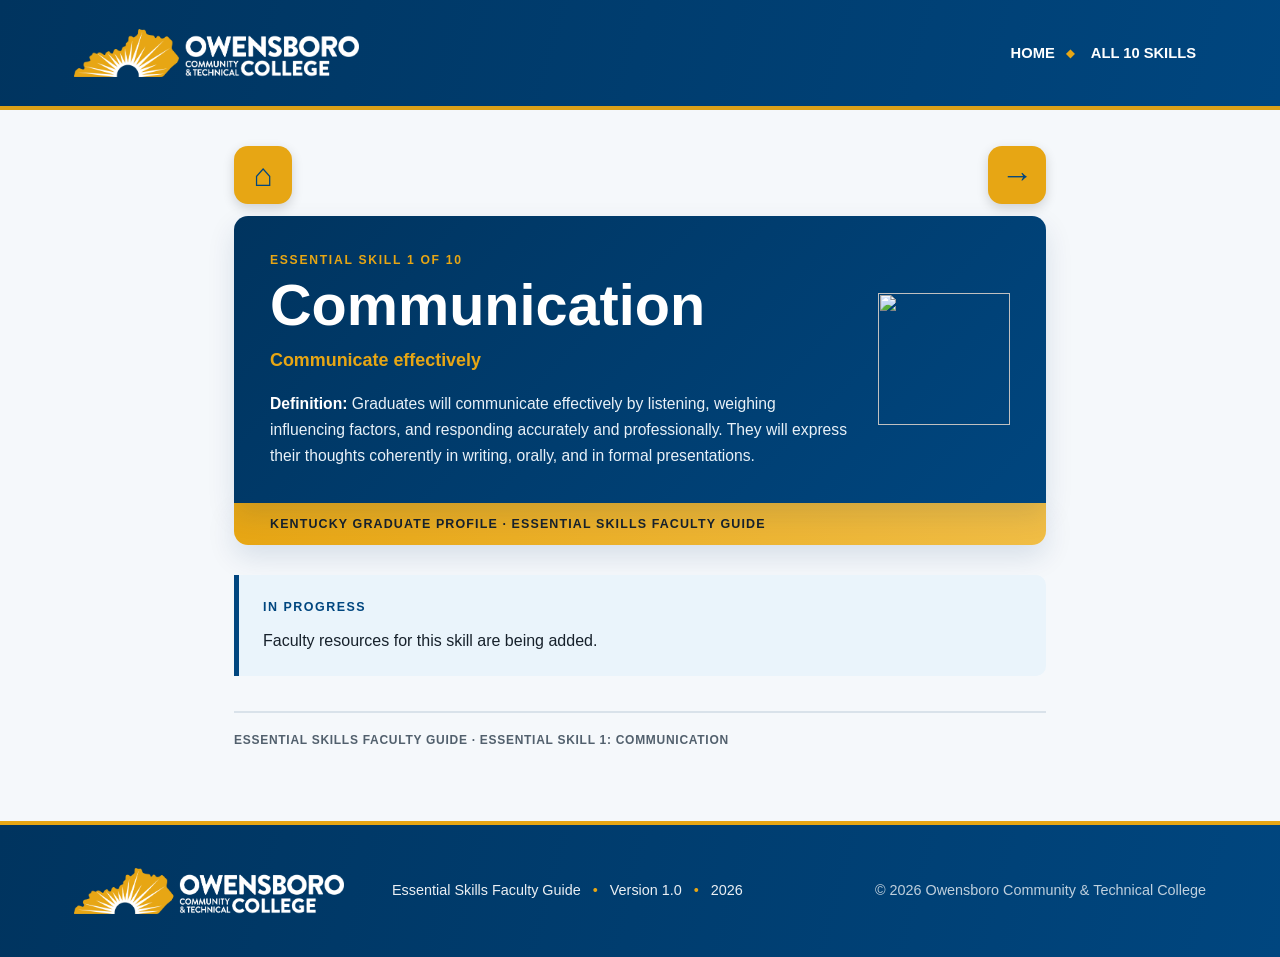
==== pages/skill-01.html @ edf8102a "Rename skill-01.html to pages/skill-01.html" ====
<!DOCTYPE html>
<html lang="en">
<head>
  <meta charset="UTF-8">
  <meta name="viewport" content="width=device-width, initial-scale=1.0">
  <title>Essential Skill 1: Communication – Essential Skills Faculty Guide</title>
  <link rel="stylesheet" href="../css/styles.css?v=2">
</head>
<body>
  <a class="skip-link" href="#main">Skip to main content</a>
  <header class="site-header">
    <div class="nav-shell">
      <a class="logo-link" href="../index.html" aria-label="Essential Skills Faculty Guide home">
        <img src="../images/Owensboro_horiz_RGBrev.png" alt="Owensboro Community and Technical College">
      </a>
      <nav class="site-links" aria-label="Site navigation">
        <a href="../index.html">HOME</a>
        <a href="../index.html#skills">ALL 10 SKILLS</a>
      </nav>
    </div>
  </header>

  <main id="main" class="chapter-page">
  <div class="page-navigation">
    <a
      class="page-nav"
      href="../index.html"
      aria-label="Home"
      title="Home">
      &#8962;
    </a>
    <a
      class="page-nav"
      href="skill-02.html"
      aria-label="Next: Essential Skill 2, Critical and Creative Thinking"
      title="Next: Essential Skill 2, Critical and Creative Thinking">
      &rarr;
    </a>
  </div>

  <div class="chapter-header">
    <div>
      <p class="header-label">Essential Skill 1 of 10</p>
      <h1 class="page-title">Communication</h1>
      <p class="page-subtitle">Communicate effectively</p>
      <p class="header-definition"><strong>Definition:</strong> Graduates will communicate effectively by listening, weighing influencing factors, and responding accurately and professionally. They will express their thoughts coherently in writing, orally, and in formal presentations.</p>
    </div>
    <img class="header-coin" src="../images/coins/skill-01.png" alt="">
  </div>
  <div class="header-strip">Kentucky Graduate Profile  ·  Essential Skills Faculty Guide</div>

  <div class="purpose-box">
    <p class="box-label">In progress</p>
    <p>Faculty resources for this skill are being added.</p>
  </div>

  <div class="page-footer">Essential Skills Faculty Guide  ·  Essential Skill 1: Communication</div>
  </main>

  <footer class="site-footer">
    <div class="footer-shell">
      <img src="../images/Owensboro_horiz_RGBrev.png" alt="Owensboro Community and Technical College">
      <p>Essential Skills Faculty Guide <span>•</span> Version 1.0 <span>•</span> 2026</p>
      <p>© 2026 Owensboro Community &amp; Technical College</p>
    </div>
  </footer>
</body>
</html>
---- css/styles.css ----
/* =========================================================
   OCTC Essential Skills Faculty Guide
   Shared Site Styles
   Adapted from the AI Literacy Faculty Playbook stylesheet (v12)
   ========================================================= */


/* =========================================================
   1. Design Tokens + Global Styles
   ========================================================= */

:root {
  --octc-blue: #00467f;
  --octc-blue-dark: #00345f;
  --octc-blue-soft: #eaf4fb;
  --octc-gold: #e7a614;
  --octc-gold-soft: #fff5dc;
  --octc-navy-deep: #011d41;
  --octc-sky: #3bb3e5;

  --ink: #17212b;
  --muted: #52606d;
  --surface: #ffffff;
  --surface-alt: #f5f8fb;
  --border: #d9e2ea;

  --shadow: 0 12px 28px rgba(0, 52, 95, 0.12);
  --radius: 14px;

  --content: 1180px;
  --reading: 860px;

  --font: Aptos, Calibri, "Segoe UI", Arial, sans-serif;
}

* {
  box-sizing: border-box;
}

html {
  scroll-behavior: smooth;
}

body {
  margin: 0;
  color: var(--ink);
  background: var(--surface-alt);
  font-family: var(--font);
  font-size: 16px;
  line-height: 1.65;
  overflow-wrap: break-word;
}

a {
  color: var(--octc-blue);
  text-underline-offset: 3px;
}

a:hover {
  color: var(--octc-blue-dark);
}

/* Focus ring: dark blue line with a gold halo, visible on white and pale
   backgrounds. The header and footer switch to gold, which reads on navy. */
a:focus-visible,
button:focus-visible {
  outline: 3px solid var(--octc-blue-dark);
  outline-offset: 3px;
  box-shadow: 0 0 0 7px rgba(231, 166, 20, 0.55);
}

.site-header a:focus-visible,
.site-footer a:focus-visible {
  outline-color: var(--octc-gold);
  box-shadow: none;
}

img {
  max-width: 100%;
  height: auto;
}

.visually-hidden {
  position: absolute !important;
  width: 1px !important;
  height: 1px !important;
  padding: 0 !important;
  margin: -1px !important;
  overflow: hidden !important;
  clip: rect(0, 0, 0, 0) !important;
  white-space: nowrap !important;
  border: 0 !important;
}

.skip-link {
  position: absolute;
  left: 16px;
  top: -60px;
  z-index: 10;

  padding: 10px 16px;
  border-radius: 0 0 8px 8px;

  background: var(--octc-gold);
  color: var(--octc-blue-dark);
  font-weight: 800;
  text-decoration: none;
}

.skip-link:focus {
  top: 0;
}


/* =========================================================
   2. Site Header + Main Navigation
   ========================================================= */

.site-header {
  background: linear-gradient(
    105deg,
    var(--octc-blue-dark),
    var(--octc-blue)
  );
  border-bottom: 4px solid rgba(231, 166, 20, 0.95);
}

.nav-shell {
  max-width: var(--content);
  min-height: 106px;
  margin: 0 auto;
  padding: 15px 24px;

  display: flex;
  align-items: center;
  gap: 30px;
}

.logo-link {
  display: block;
  flex: 0 0 285px;
}

.logo-link img {
  display: block;
  width: 285px;
}

.site-links {
  margin-left: auto;

  display: flex;
  align-items: center;
  justify-content: flex-end;
  flex-wrap: wrap;
  gap: 4px;
}

.site-links a {
  position: relative;

  padding: 12px 10px;

  color: white;
  text-decoration: none;
  font-size: 0.92rem;
  font-weight: 750;
  white-space: nowrap;
}

.site-links a::after {
  content: "";
  position: absolute;
  left: 10px;
  right: 10px;
  bottom: 4px;

  height: 3px;
  border-radius: 3px;

  background: transparent;
  transition: background 0.18s ease;
}

.site-links a:hover {
  color: white;
  background: rgba(255, 255, 255, 0.08);
  border-radius: 7px;
}

.site-links a[aria-current="page"]::after {
  background: var(--octc-gold);
}

.site-links a:first-child::before {
  content: "◆";
  position: absolute;
  right: -9px;
  top: 50%;
  transform: translateY(-50%);

  color: var(--octc-gold);
  font-size: 0.7rem;
}

.site-links a:first-child {
  margin-right: 12px;
}


/* =========================================================
   3. Homepage Hero
   ========================================================= */

.hero {
  background: #fff;
  border-bottom: 3px solid var(--octc-gold);
}

.hero-inner {
  max-width: var(--content);
  min-height: 520px;
  margin: 0 auto;
  padding: 58px 24px 48px;

  display: grid;
  grid-template-columns: 1.1fr 0.9fr;
  gap: 60px;
  align-items: center;
}

.hero-copy {
  max-width: 620px;
  min-width: 0;
}

.hero h1 {
  margin: 0;

  color: var(--octc-blue-dark);

  font-size: clamp(3rem, 5.5vw, 5rem);
  line-height: 1.02;
  letter-spacing: -0.035em;
}

.hero-title-rule {
  width: 550px;
  max-width: 90%;
  height: 6px;
  margin: 22px 0 18px;

  background: var(--octc-gold);
  border-radius: 6px;
}

.hero-subtitle {
  max-width: 580px;
  margin: 0;

  color: var(--octc-blue-dark);

  font-size: clamp(1.5rem, 2.8vw, 2.2rem);
  line-height: 1.28;
  font-style: italic;
}

.hero-intro {
  max-width: 560px;
  margin: 34px 0 0;

  font-size: 1.1rem;
  line-height: 1.75;
}

.hero-cta {
  margin-top: 30px;
}

.primary-button {
  display: inline-flex;
  align-items: center;
  gap: 16px;

  padding: 14px 24px;
  border-radius: 8px;

  background: linear-gradient(
    90deg,
    var(--octc-blue-dark),
    var(--octc-blue)
  );

  color: #fff;
  text-decoration: none;
  font-weight: 800;

  box-shadow: 0 8px 18px rgba(0, 70, 127, 0.18);

  transition:
    transform 0.2s ease,
    box-shadow 0.2s ease;
}

.primary-button:hover {
  color: #fff;
  transform: translateY(-2px);
  box-shadow: 0 12px 24px rgba(0, 70, 127, 0.24);
}

/* Decorative coin cluster (3-4-3), the hero art for this site */

.coin-cluster {
  display: flex;
  flex-direction: column;
  align-items: center;
  gap: 0;
  min-width: 0;
}

.coin-row {
  display: flex;
  justify-content: center;
  gap: clamp(6px, 1vw, 12px);
}

.coin-row + .coin-row {
  margin-top: clamp(-18px, -1.4vw, -8px);
}

.coin-cluster img {
  display: block;
  width: clamp(64px, 8.4vw, 112px);
  height: auto;
  filter: drop-shadow(0 8px 8px rgba(0, 52, 95, 0.12));
}


/* =========================================================
   4. Homepage Skill Bars
   ========================================================= */

.section-shell {
  max-width: var(--content);
  margin: 0 auto;
  padding-left: 24px;
  padding-right: 24px;
}

.skills-section {
  padding: 46px 0 56px;
  background: #fff;
}

.skills-heading {
  margin: 0 0 6px;

  color: var(--octc-blue-dark);

  font-size: 1.6rem;
  line-height: 1.2;
}

.skills-section .mini-rule {
  margin: 0 0 24px;
}

.mini-rule {
  display: block;

  width: 52px;
  height: 3px;
  margin: 0 auto 20px;

  border-radius: 3px;
  background: var(--octc-gold);
}

.skill-list {
  list-style: none;
  margin: 0;
  padding: 0;

  /* Two columns: 1–5 down the left, 6–10 down the right */
  display: grid;
  grid-template-columns: repeat(2, minmax(0, 1fr));
  grid-template-rows: repeat(5, auto);
  grid-auto-flow: column;
  gap: 12px 16px;
}

.skill-list li {
  display: flex;
}

/* Each skill carries its coin's color: a light tint for the bar and the
   full color for the left edge. Text stays ink/navy for contrast. */
.skill-01 { --skill-color: #005090; --skill-tint: #dee8f1; }
.skill-02 { --skill-color: #007078; --skill-tint: #deeced; }
.skill-03 { --skill-color: #f06028; --skill-tint: #fdeae3; }
.skill-04 { --skill-color: #e09020; --skill-tint: #fbf1e2; }
.skill-05 { --skill-color: #5058a0; --skill-tint: #e8e9f3; }
.skill-06 { --skill-color: #80a860; --skill-tint: #eef4ea; }
.skill-07 { --skill-color: #0098d0; --skill-tint: #def2f9; }
.skill-08 { --skill-color: #c09028; --skill-tint: #f7f1e3; }
.skill-09 { --skill-color: #c02030; --skill-tint: #f7e2e4; }
.skill-10 { --skill-color: #a08878; --skill-tint: #f3f0ed; }

.skill-link {
  flex: 1;

  display: grid;
  grid-template-columns: 64px minmax(0, 1fr);
  gap: 18px;
  align-items: center;

  padding: 14px 20px 14px 14px;

  color: var(--ink);
  text-decoration: none;

  background: var(--skill-tint, var(--octc-blue-soft));
  border-left: 6px solid var(--skill-color, var(--octc-blue));
  border-radius: 4px 10px 10px 4px;

  transition:
    transform 0.18s ease,
    box-shadow 0.18s ease;
}

.skill-link:hover {
  color: var(--ink);
  transform: translateY(-2px);
  box-shadow: 0 10px 22px rgba(0, 52, 95, 0.14);
}

.skill-link:hover .skill-name {
  text-decoration: underline;
  text-decoration-color: var(--octc-gold);
  text-decoration-thickness: 3px;
  text-underline-offset: 5px;
}

.skill-coin {
  display: block;
  width: 64px;
  height: 64px;
}

.skill-text {
  min-width: 0;
}

.skill-num {
  display: block;

  color: var(--octc-blue-dark);

  font-size: 0.76rem;
  font-weight: 850;
  letter-spacing: 0.12em;
  text-transform: uppercase;
}

.skill-name {
  margin: 1px 0 3px;

  color: var(--octc-blue-dark);

  font-size: 1.22rem;
  line-height: 1.25;
}

.skill-desc {
  margin: 0;

  color: #3d4b58;

  font-size: 0.95rem;
  line-height: 1.45;
}


/* =========================================================
   5. Skill (Chapter) Pages
   ========================================================= */

.chapter-page {
  max-width: var(--reading);
  margin: 36px auto 70px;
  padding: 0 24px;
}

.chapter-header {
  position: relative;
  overflow: hidden;

  display: grid;
  grid-template-columns: minmax(0, 1fr) auto;
  gap: 28px;
  align-items: center;

  padding: 34px 36px;

  border-radius: var(--radius) var(--radius) 0 0;

  background: linear-gradient(
    135deg,
    var(--octc-blue-dark),
    var(--octc-blue)
  );

  box-shadow: var(--shadow);
}

.header-coin {
  display: block;
  width: 132px;
  height: 132px;
}

.header-label {
  margin: 0 0 5px;

  color: var(--octc-gold);

  font-size: 0.76rem;
  font-weight: 800;
  letter-spacing: 0.14em;
  text-transform: uppercase;
}

.page-title {
  margin: 0;

  color: white;

  font-size: clamp(2.35rem, 7vw, 3.6rem);
  font-weight: 850;
  line-height: 1.05;
}

.page-subtitle {
  margin: 10px 0 0;

  color: var(--octc-gold);

  font-size: 1.12rem;
  font-weight: 800;
}

.header-definition {
  margin: 16px 0 0;

  color: #e8f1f8;

  font-size: 0.98rem;
}

.header-definition strong {
  color: white;
}

.header-strip {
  margin-bottom: 30px;
  padding: 11px 36px;

  border-radius: 0 0 var(--radius) var(--radius);

  background: linear-gradient(
    90deg,
    var(--octc-gold),
    #f0bd45
  );

  color: var(--ink);

  font-size: 0.78rem;
  font-weight: 850;
  letter-spacing: 0.09em;
  text-transform: uppercase;

  box-shadow: var(--shadow);
}


/* =========================================================
   6. Intro Pages
   ========================================================= */

/* Intro pages borrow the home page's look: open layout, large navy title,
   long gold rule, italic subtitle. Skill pages keep the navy card header.
   Gold stays an accent only. Add class="intro-page" to <body> to use. */

.intro-page .chapter-header {
  display: block;
  padding: 18px 0 8px;
  background: none;
  border-radius: 0;
  box-shadow: none;
}

.intro-page .header-label {
  color: var(--octc-blue);
}

.intro-page .page-title {
  color: var(--octc-blue-dark);
  font-size: clamp(2.6rem, 6vw, 4.2rem);
  line-height: 1.02;
  letter-spacing: -0.035em;
}

.intro-page .page-title::after {
  content: "";
  display: block;
  width: 460px;
  max-width: 80%;
  height: 6px;
  margin-top: 22px;
  background: var(--octc-gold);
  border-radius: 6px;
}

.intro-page .page-subtitle {
  margin-top: 18px;
  color: var(--octc-blue-dark);
  font-size: clamp(1.25rem, 2.4vw, 1.6rem);
  font-weight: 400;
  font-style: italic;
  line-height: 1.3;
}

.intro-page .header-definition {
  color: var(--ink);
  font-size: 1.05rem;
  line-height: 1.7;
}

.intro-page .header-strip {
  margin-bottom: 34px;
  padding: 14px 0 12px;
  background: none;
  border-radius: 0;
  border-bottom: 1px solid var(--border);
  color: var(--octc-blue);
  box-shadow: none;
}


/* =========================================================
   7. Page Navigation Arrows
   ========================================================= */

.page-navigation {
  display: flex;
  justify-content: space-between;
  align-items: center;

  margin-bottom: 12px;
}

.page-nav {
  width: 58px;
  height: 58px;

  display: inline-flex;
  align-items: center;
  justify-content: center;

  padding: 0;

  border-radius: 14px;

  background: var(--octc-gold);
  color: var(--octc-blue);

  font-size: 2rem;
  font-weight: 900;
  line-height: 1;
  text-decoration: none;

  box-shadow: 0 4px 12px rgba(0, 0, 0, 0.16);

  transition:
    transform 0.2s ease,
    background-color 0.2s ease;
}

.page-nav:hover,
.page-nav:focus-visible {
  background: #f0b52b;
  color: var(--octc-blue);
  transform: translateY(-2px);
}


/* =========================================================
   8. Content Components
   (carried over from the playbook for use in converted pages)
   ========================================================= */

.purpose-box,
.example-note {
  border-left: 5px solid var(--octc-blue);
  border-radius: 0 10px 10px 0;

  background: var(--octc-blue-soft);
}

.purpose-box {
  padding: 22px 24px;
  margin-bottom: 34px;
}

.box-label {
  margin-bottom: 8px;

  color: var(--octc-blue);

  font-size: 0.78rem;
  font-weight: 850;
  letter-spacing: 0.12em;
  text-transform: uppercase;
}

.purpose-box p {
  margin: 0 0 10px;
}

.purpose-box p:last-child {
  margin-bottom: 0;
}

.section {
  margin-bottom: 38px;
}

/* Use on real headings: <h2 class="section-title"> */
.section-title {
  display: block;

  margin: 0 0 17px;
  padding-bottom: 8px;

  border-bottom: 3px solid var(--octc-gold);

  color: var(--octc-blue-dark);

  font-size: 0.92rem;
  font-weight: 850;
  line-height: 1.4;
  letter-spacing: 0.1em;
  text-transform: uppercase;
}


/* Cards in a grid (e.g., stages, examples) */

.card-grid {
  display: grid;
  grid-template-columns: repeat(3, minmax(0, 1fr));
  gap: 14px;
}

.card-grid.two-up {
  grid-template-columns: 1fr 1fr;
}

.info-card {
  padding: 18px;

  border: 1px solid var(--border);
  border-top: 5px solid var(--octc-blue);
  border-radius: 10px;

  background: var(--surface);

  box-shadow: 0 7px 20px rgba(0, 70, 127, 0.08);
}

.info-card h3 {
  margin: 0 0 6px;

  color: var(--octc-blue);

  font-size: 0.88rem;
  letter-spacing: 0.07em;
  text-transform: uppercase;
}

.info-card p {
  margin: 0;
  font-size: 0.93rem;
}


/* Lists */

.check-list,
.arrow-list,
.tips-list {
  list-style: none;
  padding: 0;
}

.check-list li,
.arrow-list li {
  position: relative;
  padding: 9px 0 9px 30px;
  border-bottom: 1px solid var(--border);
}

.check-list li:last-child,
.arrow-list li:last-child {
  border-bottom: 0;
}

.check-list li::before {
  content: "✓";
  position: absolute;
  left: 4px;

  color: var(--octc-blue);
  font-weight: 900;
}

.arrow-list li::before {
  content: "→";
  position: absolute;
  left: 4px;

  color: var(--octc-blue);
  font-weight: 900;
}


/* Notes */

.example-note {
  padding: 13px 15px;
  margin-bottom: 16px;

  color: #394b5b;

  font-size: 0.9rem;
  font-style: italic;
}

.prompt-box {
  margin-top: 6px;
  padding: 10px 12px;

  border-left: 3px solid var(--octc-gold);

  background: var(--octc-gold-soft);

  font-size: 0.9rem;
  font-style: italic;
}


/* Navy tips panel (gold text only appears on navy) */

.tips-section {
  margin: 8px 0 38px;
  padding: 27px 30px;

  border-radius: var(--radius);

  background: var(--octc-blue-dark);
  color: white;
}

.tips-section .section-title {
  color: var(--octc-gold);
  border-bottom-color: rgba(231, 166, 20, 0.38);
}

.tips-section a {
  color: white;
}

.tips-list li {
  position: relative;

  padding: 9px 0 9px 22px;

  border-bottom: 1px solid rgba(255, 255, 255, 0.15);
}

.tips-list li:last-child {
  border-bottom: 0;
}

.tips-list li::before {
  content: "→";
  position: absolute;
  left: 0;

  color: var(--octc-gold);
  font-weight: 900;
}


/* Numbered prompts */

.numbered-list {
  list-style: none;
  padding: 0;
  counter-reset: item;
}

.numbered-list li {
  position: relative;

  padding: 12px 0 12px 42px;

  border-bottom: 1px solid var(--border);

  counter-increment: item;
}

.numbered-list li::before {
  content: counter(item);

  position: absolute;
  left: 0;
  top: 10px;

  width: 28px;
  height: 28px;

  display: grid;
  place-items: center;

  border-radius: 50%;

  background: var(--octc-blue);
  color: white;

  font-size: 0.8rem;
  font-weight: 850;
}


/* Data tables (real data only, never for layout) */

.table-wrap {
  overflow-x: auto;
}

.data-table {
  width: 100%;
  border-collapse: collapse;
  background: var(--surface);
  border: 1px solid var(--border);
  font-size: 0.95rem;
  line-height: 1.5;
}

.data-table th,
.data-table td {
  padding: 12px 14px;
  border-bottom: 1px solid var(--border);
  text-align: left;
  vertical-align: top;
}

.data-table thead th {
  background: var(--octc-blue);
  color: #fff;
  font-size: 0.8rem;
  letter-spacing: 0.06em;
  text-transform: uppercase;
}

.data-table tbody tr:nth-child(even) {
  background: var(--surface-alt);
}


/* Page footer inside the reading column */

.page-footer {
  margin-top: 35px;
  padding-top: 18px;

  border-top: 2px solid var(--border);

  color: var(--muted);

  font-size: 0.75rem;
  font-weight: 700;
  letter-spacing: 0.06em;
  text-transform: uppercase;
}


/* =========================================================
   9. Site Footer
   ========================================================= */

.site-footer {
  padding: 0;

  border-top: 4px solid var(--octc-gold);

  background: linear-gradient(
    105deg,
    var(--octc-blue-dark),
    var(--octc-blue)
  );

  color: white;
}

.footer-shell {
  max-width: var(--content);
  min-height: 132px;
  margin: 0 auto;
  padding: 28px 24px;

  display: grid;
  grid-template-columns: 290px 1fr auto;
  gap: 28px;
  align-items: center;
}

.footer-shell img {
  width: 270px;
}

.footer-shell p {
  margin: 0;

  color: rgba(255, 255, 255, 0.92);

  font-size: 0.9rem;
}

.footer-shell p:last-child {
  text-align: right;
  color: rgba(255, 255, 255, 0.75);
}

.footer-shell span {
  padding: 0 8px;
  color: var(--octc-gold);
}


/* =========================================================
   10. Responsive — Tablet / Narrow Desktop
   ========================================================= */

@media (max-width: 1050px) {

  .nav-shell {
    flex-direction: column;
    align-items: flex-start;
    gap: 8px;
  }

  .logo-link {
    flex: 0 0 auto;
  }

  .site-links {
    width: 100%;
    margin-left: 0;

    justify-content: flex-start;
    gap: 2px 6px;
  }

  .hero-inner {
    grid-template-columns: 1fr;
    min-height: auto;
    gap: 40px;
  }

  .coin-cluster img {
    width: clamp(60px, 13vw, 104px);
  }

  .footer-shell {
    grid-template-columns: 1fr;
    text-align: center;
  }

  .footer-shell img {
    margin: 0 auto;
  }

  .footer-shell p:last-child {
    text-align: center;
  }
}


/* =========================================================
   11. Responsive — Tablet / Small Screen
   ========================================================= */

@media (max-width: 900px) {
  .skill-list {
    grid-template-columns: 1fr;
    grid-template-rows: none;
    grid-auto-flow: row;
  }
}

@media (max-width: 820px) {

  .card-grid,
  .card-grid.two-up {
    grid-template-columns: 1fr;
  }

  .logo-link,
  .logo-link img {
    width: 250px;
    flex-basis: auto;
  }
}


/* =========================================================
   12. Responsive — Phone
   ========================================================= */

@media (max-width: 560px) {

  .nav-shell {
    padding: 12px 16px;
  }

  .logo-link,
  .logo-link img {
    width: 225px;
  }

  .site-links a {
    padding: 10px 8px;
    font-size: 0.9rem;
  }

  .hero-inner {
    display: block;
    padding: 36px 18px 30px;
  }

  .hero h1 {
    font-size: 2.7rem;
  }

  .hero-title-rule {
    max-width: 100%;
  }

  .hero-intro {
    font-size: 1rem;
  }

  .coin-cluster {
    margin-top: 34px;
  }

  .coin-cluster img {
    width: clamp(54px, 18vw, 76px);
  }

  .section-shell {
    padding-left: 16px;
    padding-right: 16px;
  }

  .skill-link {
    grid-template-columns: 52px minmax(0, 1fr);
    gap: 14px;
    align-items: start;
    padding: 12px 14px 12px 12px;
  }

  .skill-coin {
    width: 52px;
    height: 52px;
  }

  .skill-name {
    font-size: 1.15rem;
  }

  .skill-desc {
    font-size: 0.95rem;
  }

  .chapter-page {
    margin-top: 20px;
    padding: 0 14px;
  }

  .chapter-header {
    grid-template-columns: 1fr;
    gap: 16px;
    padding: 28px 22px;
  }

  .header-coin {
    order: -1;
    width: 72px;
    height: 72px;
  }

  .page-title {
    font-size: 2.3rem;
  }

  .header-strip {
    padding: 10px 22px;
  }

  .tips-section {
    padding: 24px 22px;
  }
}


/* =========================================================
   13. Reduced Motion
   ========================================================= */

@media (prefers-reduced-motion: reduce) {
  html {
    scroll-behavior: auto;
  }

  .primary-button,
  .skill-link,
  .page-nav {
    transition: none;
  }

  .primary-button:hover,
  .skill-link:hover,
  .page-nav:hover,
  .page-nav:focus-visible {
    transform: none;
  }
}


/* =========================================================
   14. Skill Rubric + Indicator Pages
   ========================================================= */

/* Indicator tabs under the skill header (Overview, 8.1, 8.2 ...) */

.indicator-nav {
  margin: -12px 0 30px;
}

.indicator-nav ul {
  list-style: none;
  margin: 0;
  padding: 0;

  display: flex;
  flex-wrap: wrap;
  gap: 8px;
}

.indicator-nav a {
  display: inline-block;

  padding: 7px 14px;

  border: 1px solid var(--border);
  border-radius: 999px;

  background: #fff;
  color: var(--octc-blue-dark);

  font-size: 0.9rem;
  font-weight: 750;
  text-decoration: none;
}

.indicator-nav a:hover {
  border-color: var(--octc-blue);
  background: var(--octc-blue-soft);
}

.indicator-nav a[aria-current="page"] {
  border-color: var(--octc-blue-dark);
  background: var(--octc-blue-dark);
  color: #fff;
}

.title-num {
  display: block;
  margin-bottom: 4px;

  color: #cfe0ee;

  font-size: 0.5em;
  font-weight: 800;
  letter-spacing: 0.02em;
}


/* Full rubric table on a skill's main page. On phones each row
   becomes a stacked card, so nothing scrolls sideways. */

.rubric-table {
  width: 100%;
  border-collapse: collapse;

  background: var(--surface);
  border: 1px solid var(--border);

  font-size: 0.93rem;
  line-height: 1.5;
}

.rubric-table caption {
  padding-bottom: 10px;

  color: var(--muted);

  font-size: 0.88rem;
  font-style: italic;
  text-align: left;
}

.rubric-table th,
.rubric-table td {
  padding: 14px;

  border-bottom: 1px solid var(--border);

  text-align: left;
  vertical-align: top;
}

.rubric-table thead th {
  background: var(--surface-alt);
  color: var(--octc-blue-dark);

  font-size: 0.8rem;
  letter-spacing: 0.06em;
  text-transform: uppercase;
}

.rubric-table thead th .level-when {
  display: block;

  color: var(--muted);

  font-size: 0.78rem;
  font-weight: 600;
  letter-spacing: normal;
  text-transform: none;
}

.rubric-table thead th.col-milestone {
  background: var(--octc-blue-dark);
  color: #fff;
}

.rubric-table thead th.col-milestone .level-when {
  color: #dceaf4;
}

.rubric-table tbody th {
  width: 22%;
}

.rubric-table tbody th a {
  color: var(--octc-blue-dark);
  font-weight: 800;
}

.rubric-table .row-num {
  display: block;
  color: var(--octc-blue);
  font-size: 0.8rem;
  font-weight: 850;
  letter-spacing: 0.08em;
}

.rubric-table td.col-milestone {
  background: var(--octc-blue-soft);
  color: var(--ink);
  font-weight: 700;
}

.rubric-table td.col-benchmark,
.rubric-table td.col-capstone {
  color: #3d4b58;
}

.source-note {
  margin: 10px 0 0;

  color: var(--muted);

  font-size: 0.84rem;
  font-style: italic;
}


/* Benchmark → Milestone step on an indicator page */

.level-compare {
  display: grid;
  grid-template-columns: minmax(0, 0.85fr) auto minmax(0, 1.15fr);
  gap: 12px;
  align-items: stretch;
}

.level-card {
  padding: 16px 18px;
  border-radius: 10px;
}

.level-card .level-name {
  margin: 0 0 6px;

  font-size: 0.78rem;
  font-weight: 850;
  letter-spacing: 0.1em;
  text-transform: uppercase;
}

.level-card .level-name span {
  display: block;

  font-size: 0.8rem;
  font-weight: 600;
  letter-spacing: normal;
  text-transform: none;
}

.level-card p:last-child {
  margin: 0;
}

.level-card.benchmark {
  background: var(--surface-alt);
  border: 1px solid var(--border);
  color: #3d4b58;
}

.level-card.benchmark .level-name {
  color: var(--octc-blue);
}

.level-card.milestone {
  background: #fff;
  border: 2px solid var(--octc-blue-dark);
  color: var(--ink);
  font-weight: 700;
  font-size: 1.05rem;
}

.level-card.milestone .level-name {
  color: var(--octc-blue-dark);
}

.level-arrow {
  align-self: center;

  color: var(--octc-gold);

  font-size: 1.8rem;
  font-weight: 900;
  line-height: 1;
}


/* I Can statements */

.ican-list {
  list-style: none;
  padding: 0;
  margin: 0;
}

.ican-list li {
  position: relative;
  padding: 8px 0 8px 30px;
}

.ican-list li::before {
  content: "▶";
  position: absolute;
  left: 3px;
  top: 9px;

  color: var(--octc-gold);
}

.ican-list li strong {
  color: var(--octc-blue);
}

.list-lead {
  margin: 0 0 6px;
  color: var(--muted);
  font-style: italic;
}


/* Assessment ideas by discipline */

.discipline-block {
  margin-bottom: 16px;
  padding: 18px 20px 8px;

  border: 1px solid var(--border);
  border-top: 5px solid var(--octc-blue);
  border-radius: 10px;

  background: var(--surface);

  box-shadow: 0 7px 20px rgba(0, 70, 127, 0.08);
}

.discipline-block h3 {
  margin: 0 0 12px;

  color: var(--octc-blue-dark);

  font-size: 1.05rem;
}

.setting-list {
  list-style: none;
  margin: 0;
  padding: 0;

  display: grid;
  grid-template-columns: repeat(3, minmax(0, 1fr));
  gap: 0 20px;
}

.setting-list li {
  padding: 0 0 12px;
  font-size: 0.93rem;
  line-height: 1.55;
}

.setting-label {
  display: block;
  margin-bottom: 3px;
  padding-bottom: 3px;

  border-bottom: 2px solid var(--octc-gold);

  color: var(--octc-blue);

  font-size: 0.76rem;
  font-weight: 850;
  letter-spacing: 0.08em;
  text-transform: uppercase;
}


@media (max-width: 760px) {
  .level-compare {
    grid-template-columns: 1fr;
  }

  .level-arrow {
    justify-self: center;
    transform: rotate(90deg);
  }

  .setting-list {
    grid-template-columns: 1fr;
  }

  .setting-list li + li {
    padding-top: 4px;
  }

  /* Rubric table stacks into cards */
  .rubric-table,
  .rubric-table tbody,
  .rubric-table tr,
  .rubric-table th,
  .rubric-table td {
    display: block;
    width: 100%;
  }

  .rubric-table {
    border: 0;
    background: none;
  }

  .rubric-table caption {
    display: block;
  }

  .rubric-table thead {
    position: absolute;
    width: 1px;
    height: 1px;
    overflow: hidden;
    clip: rect(0, 0, 0, 0);
  }

  .rubric-table tbody tr {
    margin-bottom: 14px;

    border: 1px solid var(--border);
    border-top: 5px solid var(--octc-blue);
    border-radius: 10px;

    background: var(--surface);
    overflow: hidden;
  }

  .rubric-table tbody th {
    width: 100%;
    background: var(--surface-alt);
  }

  .rubric-table td::before {
    content: attr(data-label);
    display: block;
    margin-bottom: 2px;

    color: var(--octc-blue);

    font-size: 0.74rem;
    font-weight: 850;
    letter-spacing: 0.08em;
    text-transform: uppercase;
  }

  .rubric-table td:last-child {
    border-bottom: 0;
  }
}
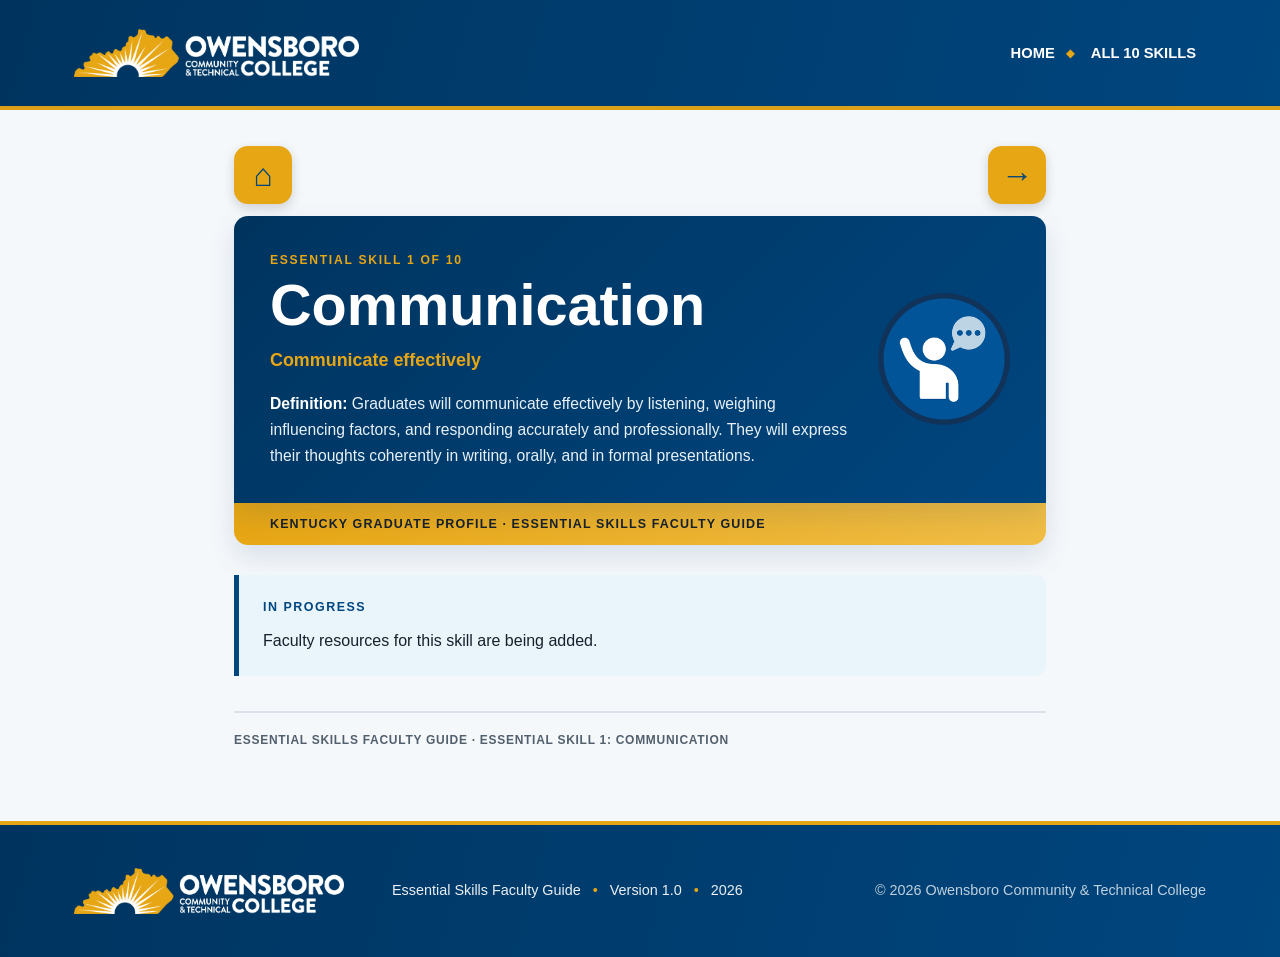
==== commit ed12ae46: "Add files via upload" ====
--- a/pages/skill-01.html
+++ b/pages/skill-01.html
@@ -45,7 +45,7 @@
       <p class="page-subtitle">Communicate effectively</p>
       <p class="header-definition"><strong>Definition:</strong> Graduates will communicate effectively by listening, weighing influencing factors, and responding accurately and professionally. They will express their thoughts coherently in writing, orally, and in formal presentations.</p>
     </div>
-    <img class="header-coin" src="../images/coins/skill-01.png" alt="">
+    <img class="header-coin" src="../images/skill-01.png" alt="">
   </div>
   <div class="header-strip">Kentucky Graduate Profile  ·  Essential Skills Faculty Guide</div>
 
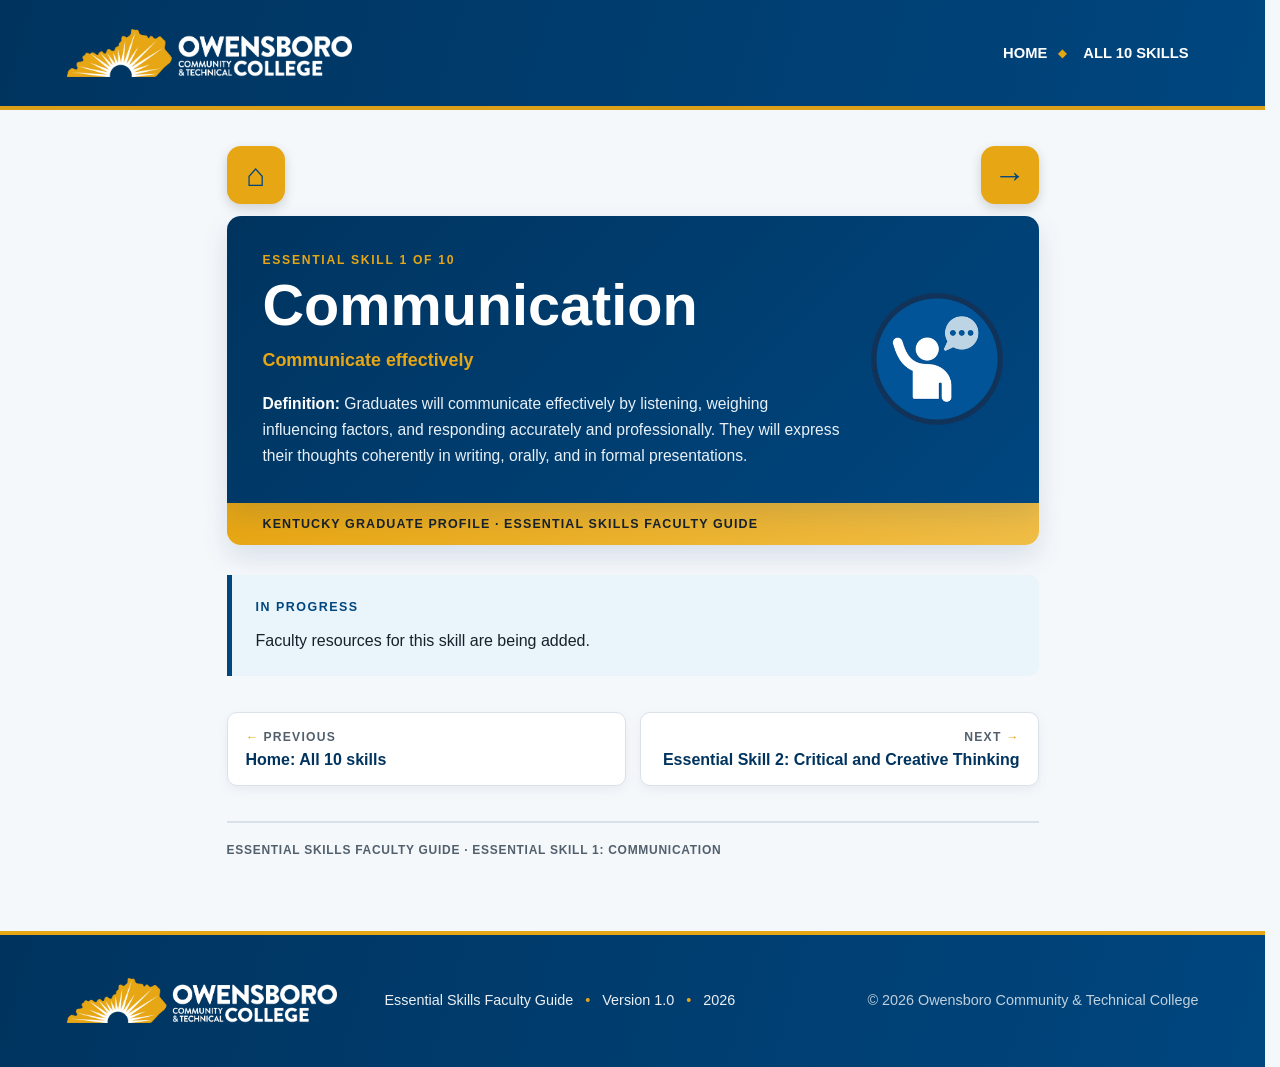
==== commit de5be214: "Add files via upload" ====
--- a/pages/skill-01.html
+++ b/pages/skill-01.html
@@ -4,7 +4,7 @@
   <meta charset="UTF-8">
   <meta name="viewport" content="width=device-width, initial-scale=1.0">
   <title>Essential Skill 1: Communication – Essential Skills Faculty Guide</title>
-  <link rel="stylesheet" href="../css/styles.css?v=2">
+  <link rel="stylesheet" href="../css/styles.css?v=6">
 </head>
 <body>
   <a class="skip-link" href="#main">Skip to main content</a>
@@ -32,8 +32,8 @@
     <a
       class="page-nav"
       href="skill-02.html"
-      aria-label="Next: Essential Skill 2, Critical and Creative Thinking"
-      title="Next: Essential Skill 2, Critical and Creative Thinking">
+      aria-label="Next: Essential Skill 2: Critical and Creative Thinking"
+      title="Next: Essential Skill 2: Critical and Creative Thinking">
       &rarr;
     </a>
   </div>
@@ -54,6 +54,11 @@
     <p>Faculty resources for this skill are being added.</p>
   </div>
 
+  <nav class="step-nav" aria-label="Previous and next page">
+    <a class="step-link prev" href="../index.html"><span class="step-dir">Previous</span><span class="step-name">Home: All 10 skills</span></a>
+    <a class="step-link next" href="skill-02.html"><span class="step-dir">Next</span><span class="step-name">Essential Skill 2: Critical and Creative Thinking</span></a>
+  </nav>
+
   <div class="page-footer">Essential Skills Faculty Guide  ·  Essential Skill 1: Communication</div>
   </main>
 
--- a/css/styles.css
+++ b/css/styles.css
@@ -1255,61 +1255,6 @@
    14. Skill Rubric + Indicator Pages
    ========================================================= */
 
-/* Indicator tabs under the skill header (Overview, 8.1, 8.2 ...) */
-
-.indicator-nav {
-  margin: -12px 0 30px;
-}
-
-.indicator-nav ul {
-  list-style: none;
-  margin: 0;
-  padding: 0;
-
-  display: flex;
-  flex-wrap: wrap;
-  gap: 8px;
-}
-
-.indicator-nav a {
-  display: inline-block;
-
-  padding: 7px 14px;
-
-  border: 1px solid var(--border);
-  border-radius: 999px;
-
-  background: #fff;
-  color: var(--octc-blue-dark);
-
-  font-size: 0.9rem;
-  font-weight: 750;
-  text-decoration: none;
-}
-
-.indicator-nav a:hover {
-  border-color: var(--octc-blue);
-  background: var(--octc-blue-soft);
-}
-
-.indicator-nav a[aria-current="page"] {
-  border-color: var(--octc-blue-dark);
-  background: var(--octc-blue-dark);
-  color: #fff;
-}
-
-.title-num {
-  display: block;
-  margin-bottom: 4px;
-
-  color: #cfe0ee;
-
-  font-size: 0.5em;
-  font-weight: 800;
-  letter-spacing: 0.02em;
-}
-
-
 /* Full rubric table on a skill's main page. On phones each row
    becomes a stacked card, so nothing scrolls sideways. */
 
@@ -1646,3 +1591,357 @@
     border-bottom: 0;
   }
 }
+
+
+/* =========================================================
+   15. Indicator Band + Bottom Previous/Next
+   ========================================================= */
+
+/* On indicator pages the gold band names the indicator,
+   so the skill name stays the page's main title */
+.header-strip.indicator-strip {
+  margin-top: 0;
+  padding-top: 12px;
+  padding-bottom: 12px;
+
+  color: var(--octc-blue-dark);
+
+  font-size: 1.1rem;
+  font-weight: 850;
+  letter-spacing: 0.01em;
+  text-transform: none;
+}
+
+/* Labeled previous / next at the bottom of skill pages */
+
+.step-nav {
+  display: grid;
+  grid-template-columns: 1fr 1fr;
+  gap: 14px;
+
+  margin: 36px 0 0;
+}
+
+.step-link {
+  display: flex;
+  flex-direction: column;
+  gap: 2px;
+
+  padding: 14px 18px;
+
+  border: 1px solid var(--border);
+  border-radius: 10px;
+
+  background: #fff;
+  color: var(--octc-blue-dark);
+  text-decoration: none;
+
+  box-shadow: 0 4px 12px rgba(0, 52, 95, 0.06);
+}
+
+.step-link:hover {
+  border-color: var(--octc-blue);
+  background: var(--octc-blue-soft);
+  color: var(--octc-blue-dark);
+}
+
+.step-link.next {
+  text-align: right;
+}
+
+.step-dir {
+  color: var(--muted);
+
+  font-size: 0.76rem;
+  font-weight: 850;
+  letter-spacing: 0.1em;
+  text-transform: uppercase;
+}
+
+.step-link.prev .step-dir::before {
+  content: "← ";
+  color: var(--octc-gold);
+}
+
+.step-link.next .step-dir::after {
+  content: " →";
+  color: var(--octc-gold);
+}
+
+.step-name {
+  font-weight: 800;
+  line-height: 1.35;
+}
+
+@media (max-width: 560px) {
+  .step-nav {
+    grid-template-columns: 1fr;
+  }
+
+  .step-link.next {
+    text-align: left;
+  }
+
+  .header-strip.indicator-strip {
+    font-size: 1rem;
+  }
+}
+
+
+/* =========================================================
+   16. Skill Navigation: Skill Line + Tab Row
+   Identical on every page of a skill, so moving 8.1 → 8.2 → 8.3
+   changes only the content below it.
+   ========================================================= */
+
+html {
+  scrollbar-gutter: stable;
+}
+
+/* Indicator title, below the fixed card */
+
+.indicator-heading {
+  margin-bottom: 30px;
+}
+
+.indicator-heading h1 {
+  margin: 0;
+
+  display: flex;
+  align-items: baseline;
+  flex-wrap: wrap;
+  gap: 4px 14px;
+
+  color: var(--octc-blue-dark);
+
+  font-size: clamp(1.8rem, 4.5vw, 2.5rem);
+  line-height: 1.12;
+  letter-spacing: -0.02em;
+}
+
+.indicator-num {
+  display: inline-block;
+
+  padding: 3px 12px;
+  border-radius: 8px;
+
+  background: var(--octc-blue-dark);
+  color: #fff;
+
+  font-size: 0.72em;
+  letter-spacing: 0;
+}
+
+.indicator-heading h1::after {
+  content: "";
+  flex-basis: 100%;
+  width: 100%;
+  max-width: 320px;
+  height: 5px;
+  margin-top: 14px;
+
+  border-radius: 5px;
+  background: var(--octc-gold);
+}
+
+.indicator-sub {
+  margin: 12px 0 0;
+  color: var(--muted);
+  font-style: italic;
+}
+
+
+/* Skill line: small coin + skill name, plain, links to the overview */
+
+.skill-crumb {
+  display: inline-flex;
+  align-items: center;
+  gap: 12px;
+
+  margin: 4px 0 14px;
+
+  color: var(--octc-blue-dark);
+  text-decoration: none;
+}
+
+.skill-crumb img {
+  flex: none;
+  width: 44px;
+  height: 44px;
+}
+
+.skill-crumb > span {
+  display: flex;
+  flex-direction: column;
+}
+
+.crumb-label {
+  color: var(--octc-blue);
+
+  font-size: 0.74rem;
+  font-weight: 850;
+  letter-spacing: 0.12em;
+  text-transform: uppercase;
+}
+
+.crumb-name {
+  font-size: 1.2rem;
+  font-weight: 850;
+  line-height: 1.2;
+}
+
+.skill-crumb:hover .crumb-name {
+  text-decoration: underline;
+  text-decoration-color: var(--octc-gold);
+  text-decoration-thickness: 3px;
+  text-underline-offset: 4px;
+}
+
+/* Tab row as a segmented control: a pale blue tray with the current
+   page raised as a white tile. Sets the navigation apart from content. */
+
+.skill-tabs {
+  margin: 0 0 34px;
+}
+
+.skill-tabs ul {
+  list-style: none;
+  margin: 0;
+  padding: 6px;
+
+  display: grid;
+  grid-template-columns: repeat(var(--tabs, 5), minmax(0, 1fr));
+  gap: 4px;
+
+  border: 1px solid #c9dbea;
+  border-radius: 14px;
+
+  background: #e2eef8;
+  box-shadow: inset 0 1px 3px rgba(0, 52, 95, 0.08);
+}
+
+.skill-tabs a {
+  position: relative;
+
+  display: flex;
+  flex-direction: column;
+  gap: 2px;
+  height: 100%;
+
+  padding: 10px 12px 12px;
+
+  border-radius: 10px;
+
+  color: #3d4b58;
+  text-decoration: none;
+
+  transition:
+    background 0.15s ease,
+    box-shadow 0.15s ease;
+}
+
+.skill-tabs a:hover {
+  background: rgba(255, 255, 255, 0.65);
+  color: var(--octc-blue-dark);
+}
+
+.skill-tabs a[aria-current="page"] {
+  background: #fff;
+  color: var(--octc-blue-dark);
+
+  box-shadow:
+    0 1px 2px rgba(0, 52, 95, 0.10),
+    0 6px 16px rgba(0, 52, 95, 0.14);
+}
+
+/* gold edge along the bottom of the current tile */
+.skill-tabs a[aria-current="page"]::after {
+  content: "";
+  position: absolute;
+  left: 12px;
+  right: 12px;
+  bottom: 0;
+
+  height: 4px;
+  border-radius: 4px 4px 0 0;
+
+  background: var(--octc-gold);
+}
+
+.skill-tabs a:focus-visible {
+  outline-offset: 1px;
+}
+
+.tab-num {
+  color: var(--octc-blue);
+
+  font-size: 1.05rem;
+  font-weight: 850;
+  line-height: 1.2;
+}
+
+.skill-tabs a[aria-current="page"] .tab-num {
+  color: var(--octc-blue-dark);
+}
+
+.tab-name {
+  font-size: 0.84rem;
+  font-weight: 650;
+  line-height: 1.3;
+}
+
+.skill-tabs a[aria-current="page"] .tab-name {
+  font-weight: 800;
+}
+
+/* On the overview page the tabs sit right under the big header */
+.header-strip + .skill-tabs {
+  margin-top: -8px;
+}
+
+@media (max-width: 640px) {
+  /* Numbers only on phones; the names stay for screen readers */
+  .tab-name {
+    position: absolute;
+    width: 1px;
+    height: 1px;
+    overflow: hidden;
+    clip: rect(0, 0, 0, 0);
+    white-space: nowrap;
+  }
+
+  .skill-tabs ul {
+    padding: 4px;
+    gap: 2px;
+  }
+
+  .skill-tabs a {
+    align-items: center;
+    padding: 11px 2px 13px;
+  }
+
+  .skill-tabs a[aria-current="page"]::after {
+    left: 8px;
+    right: 8px;
+  }
+
+  .tab-num {
+    font-size: 0.98rem;
+  }
+
+  .skill-crumb img {
+    width: 38px;
+    height: 38px;
+  }
+
+  .crumb-name {
+    font-size: 1.08rem;
+  }
+}
+
+@media (prefers-reduced-motion: reduce) {
+  .skill-tabs a {
+    transition: none;
+  }
+}
+
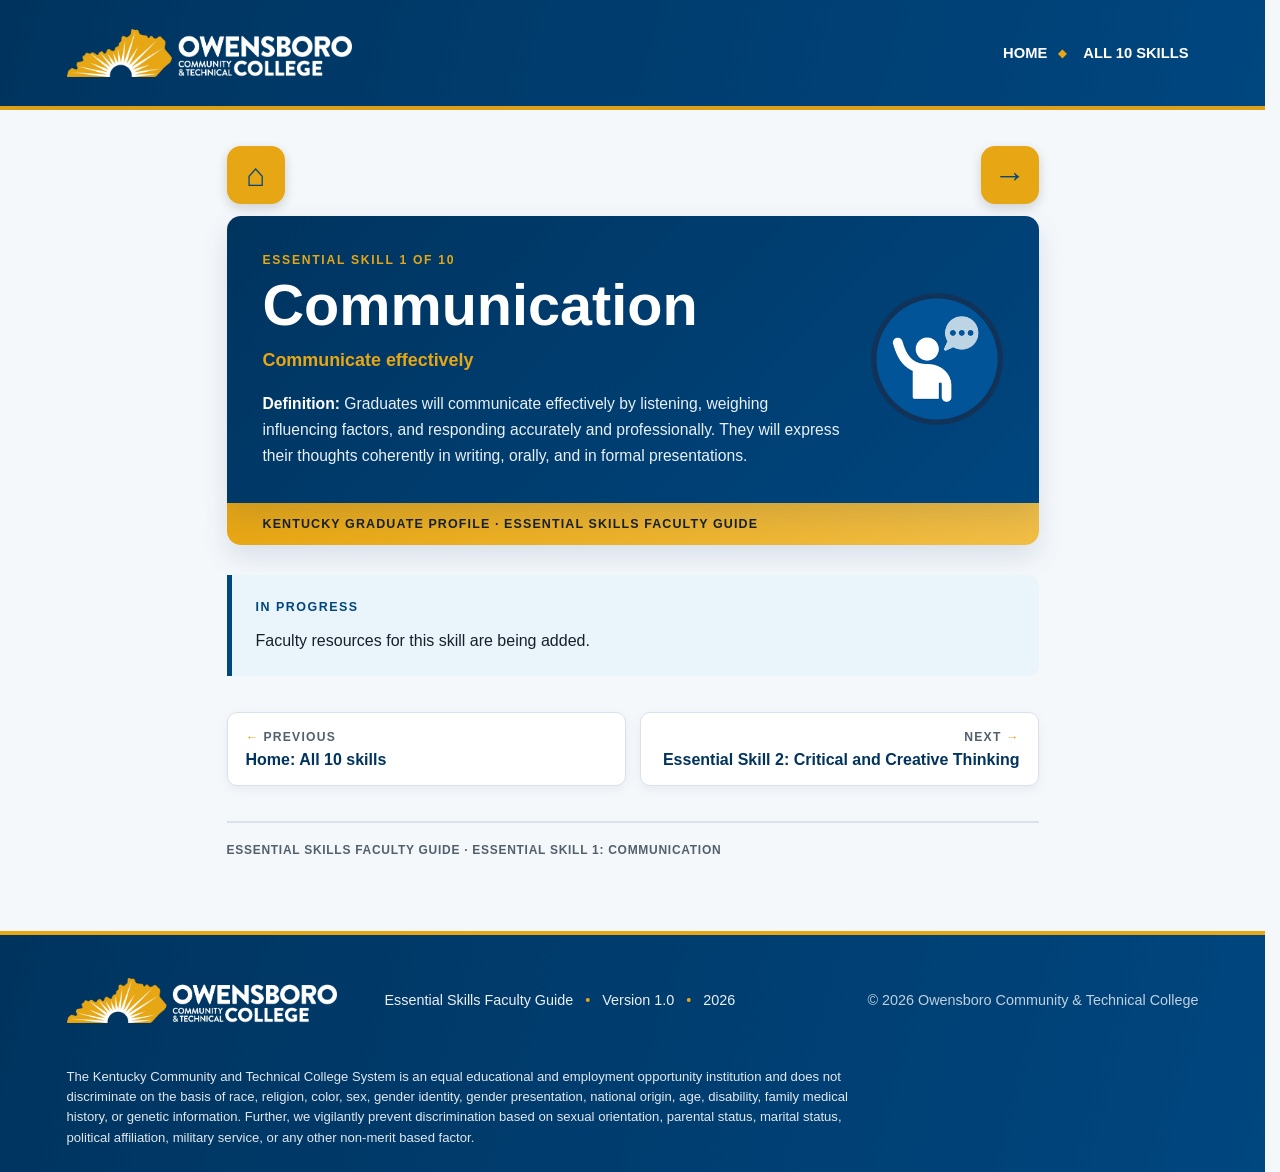
==== commit efd7210f: "Add equal opportunity statement to the footer and OCTC tab icon The KCTCS brand guide requires the l" ====
--- a/pages/skill-01.html
+++ b/pages/skill-01.html
@@ -4,6 +4,8 @@
   <meta charset="UTF-8">
   <meta name="viewport" content="width=device-width, initial-scale=1.0">
   <title>Essential Skill 1: Communication – Essential Skills Faculty Guide</title>
+  <link rel="icon" type="image/png" sizes="48x48" href="../images/icon-48.png">
+  <link rel="apple-touch-icon" href="../images/icon-180.png">
   <link rel="stylesheet" href="../css/styles.css?v=6">
 </head>
 <body>
@@ -68,6 +70,7 @@
       <p>Essential Skills Faculty Guide <span>•</span> Version 1.0 <span>•</span> 2026</p>
       <p>© 2026 Owensboro Community &amp; Technical College</p>
     </div>
-  </footer>
+  <div class="eeo-shell" style="max-width:var(--content);margin:0 auto;padding:0 24px 24px;"><p class="eeo" style="margin:0;max-width:110ch;font-size:.82rem;line-height:1.55;color:rgba(255,255,255,.88);">The Kentucky Community and Technical College System is an equal educational and employment opportunity institution and does not discriminate on the basis of race, religion, color, sex, gender identity, gender presentation, national origin, age, disability, family medical history, or genetic information. Further, we vigilantly prevent discrimination based on sexual orientation, parental status, marital status, political affiliation, military service, or any other non-merit based factor.</p></div>
+</footer>
 </body>
 </html>
